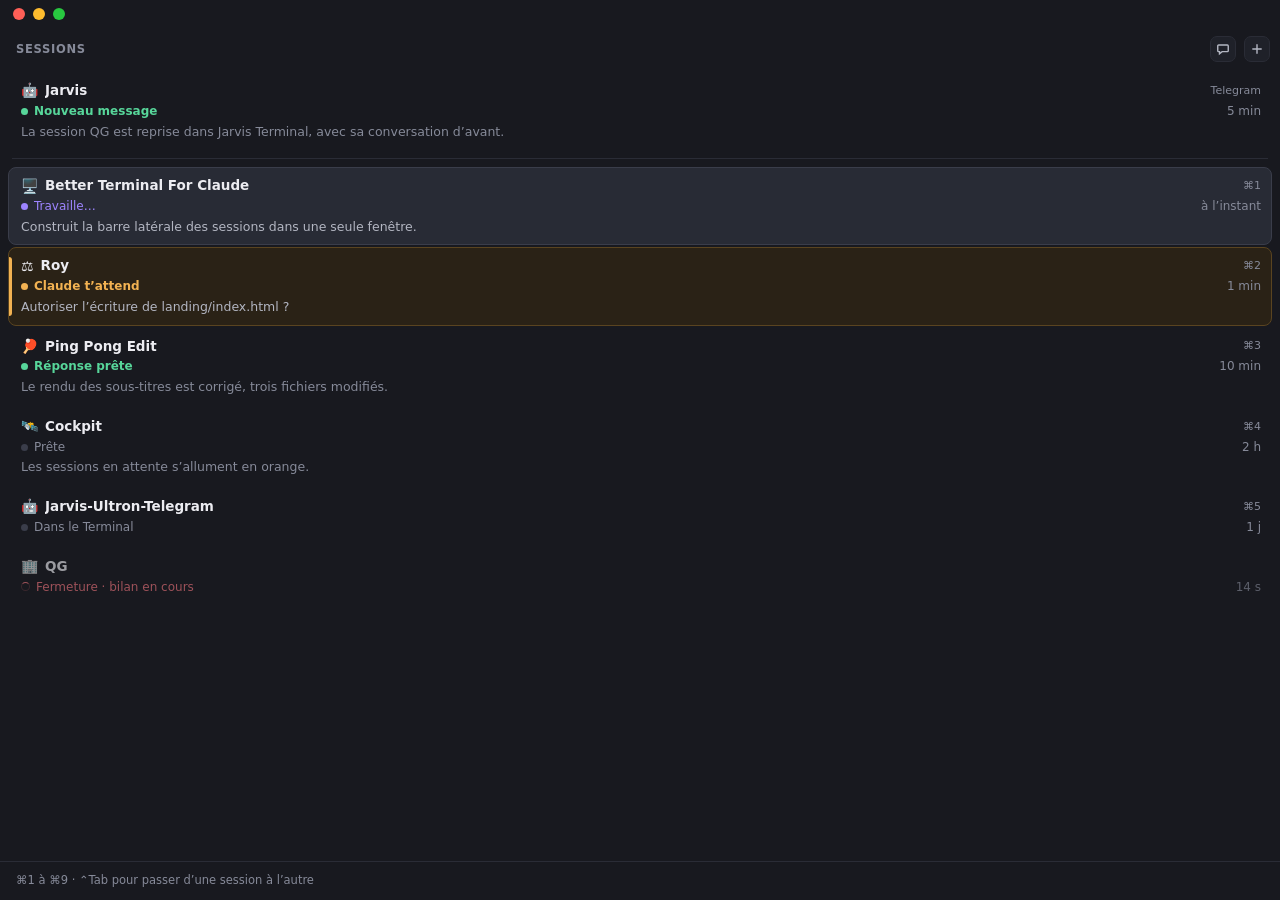
==== ui/sessions.html @ a3cc6dc6 "Suppression d'une tâche, discussion libre sans projet, ligne d'état allégée" ====
<!doctype html>
<html lang="fr">
<head>
<meta charset="utf-8">
<meta name="viewport" content="width=device-width, initial-scale=1">
<meta http-equiv="Content-Security-Policy" content="default-src 'none'; script-src 'self'; style-src 'self'; img-src 'self' data:; font-src 'self'; connect-src 'self'; base-uri 'none'; form-action 'none'; frame-src 'none'; object-src 'none'">
<title>Sessions</title>
<link rel="stylesheet" href="css/sessions.css">
</head>
<body>
<!-- 28 px en haut : les feux macOS et la bande de déplacement de la coque. Rien de cliquable. -->
<div class="faux-feux" aria-hidden="true"><i></i><i></i><i></i></div>

<header class="tete">
  <span class="tete-titre">Sessions</span>
  <button type="button" id="discussion" class="nouvelle" title="Discussion libre, sans projet (⇧⌘N)" aria-label="Nouvelle discussion">
    <svg viewBox="0 0 16 16" aria-hidden="true"><path d="M3 3.5h10a1 1 0 0 1 1 1v5.5a1 1 0 0 1-1 1H7l-3 2.5V11H3a1 1 0 0 1-1-1V4.5a1 1 0 0 1 1-1z"/></svg>
  </button>
  <button type="button" id="nouvelle" class="nouvelle" title="Nouvelle session (⌘N)" aria-label="Nouvelle session">
    <svg viewBox="0 0 16 16" aria-hidden="true"><path d="M8 3.2v9.6M3.2 8h9.6"/></svg>
  </button>
</header>

<nav id="liste" class="liste" aria-label="Sessions ouvertes"></nav>

<p id="vide" class="vide" hidden>Aucune session ouverte.<br><button type="button" id="nouvelle-vide" class="lien">Ouvrir un projet</button></p>

<footer class="pied">⌘1 à ⌘9 · ⌃Tab pour passer d’une session à l’autre</footer>

<script src="js/sessions.js"></script>
</body>
</html>
---- ui/css/sessions.css ----
/* Jarvis Terminal — barre latérale des sessions. Opaque, mêmes jetons que app.css. Aucune animation en boucle. */

:root {
  --fond: #111216;
  --surface: #18191F;
  --surface-2: #1F2129;
  --surface-3: #282B35;
  --bord: #2A2C36;
  --bord-fort: #3A3D4A;
  --texte: #ECECF1;
  --dim: #B3B6C2;
  --faint: #868A99;
  --accent: #9D84FF;
  --accent-fond: #241F3D;
  --ambre: #F2B252;
  --ambre-fond: #2A2216;
  --vert: #57D69A;
  --police: -apple-system, BlinkMacSystemFont, "SF Pro Text", system-ui, sans-serif;
  --titre-h: 28px;
  color-scheme: dark;
}

html, body { margin: 0; height: 100%; background: var(--surface); }
body {
  color: var(--texte); font: 13px/1.4 var(--police);
  -webkit-font-smoothing: antialiased; -webkit-user-select: none; user-select: none;
  display: flex; flex-direction: column; overflow: hidden; cursor: default;
}

.faux-feux { display: none; }
html.dev .faux-feux { display: flex; position: fixed; top: 8px; left: 13px; gap: 8px; }
html.dev .faux-feux i { width: 12px; height: 12px; border-radius: 50%; background: #FF5F57; }
html.dev .faux-feux i:nth-child(2) { background: #FEBC2E; }
html.dev .faux-feux i:nth-child(3) { background: #28C840; }

.tete {
  flex: none; display: flex; align-items: center; gap: 8px;
  margin-top: var(--titre-h); padding: 8px 10px 8px 16px;
}
.tete-titre { flex: 1; font-size: 11.5px; font-weight: 600; letter-spacing: .06em; text-transform: uppercase; color: var(--faint); }
.nouvelle {
  width: 26px; height: 26px; display: grid; place-items: center; padding: 0;
  border: 1px solid var(--bord); border-radius: 7px; background: var(--surface-2); color: var(--dim); cursor: pointer;
}
.nouvelle:hover { background: var(--surface-3); color: var(--texte); border-color: var(--bord-fort); }
.nouvelle svg { width: 14px; height: 14px; fill: none; stroke: currentColor; stroke-width: 1.6; stroke-linecap: round; }

.liste { flex: 1; overflow-y: auto; padding: 2px 8px 8px; display: flex; flex-direction: column; gap: 2px; }
.liste::-webkit-scrollbar { width: 8px; }
.liste::-webkit-scrollbar-thumb { background: var(--surface-3); border-radius: 4px; }

.item {
  position: relative; display: block; width: 100%; box-sizing: border-box; text-align: left;
  padding: 8px 10px 9px 12px; border: 1px solid transparent; border-radius: 8px;
  background: transparent; color: inherit; font: inherit; cursor: pointer;
}
.item:hover { background: var(--surface-2); }
.item.actif { background: var(--surface-3); border-color: var(--bord-fort); }
.item:focus-visible { outline: 2px solid var(--accent); outline-offset: -2px; }

/* Claude attend une réponse : liseré ambre, visible même quand la session n'est pas affichée. */
.item.attend { background: var(--ambre-fond); border-color: #5A4420; }
.item.attend.actif { border-color: var(--ambre); }
.item.attend::before {
  content: ""; position: absolute; left: 0; top: 9px; bottom: 9px; width: 3px; border-radius: 0 3px 3px 0; background: var(--ambre);
}

.ligne1 { display: flex; align-items: center; gap: 7px; min-width: 0; }
.emoji { flex: none; font-size: 14px; line-height: 1; }
.projet { flex: 1; min-width: 0; font-size: 13.5px; font-weight: 600; white-space: nowrap; overflow: hidden; text-overflow: ellipsis; }
.dossier { font-weight: 400; color: var(--faint); }
.raccourci { flex: none; font-size: 11px; color: var(--faint); font-variant-numeric: tabular-nums; }
.fermer {
  flex: none; display: none; width: 20px; height: 20px; padding: 0; margin: -2px -4px -2px 0; place-items: center;
  border: 0; border-radius: 5px; background: transparent; color: var(--faint); cursor: pointer;
}
.fermer svg { width: 11px; height: 11px; fill: none; stroke: currentColor; stroke-width: 1.7; stroke-linecap: round; }
.fermer:hover { background: var(--bord-fort); color: var(--texte); }
.item:hover .fermer, .item:focus-within .fermer { display: grid; }
.item:hover .raccourci, .item:focus-within .raccourci { display: none; }

.etat { display: flex; align-items: center; gap: 6px; margin-top: 3px; font-size: 12px; color: var(--faint); }
.point { flex: none; width: 7px; height: 7px; border-radius: 50%; background: var(--bord-fort); }
.etat .temps { margin-left: auto; font-variant-numeric: tabular-nums; }
.e-travaille .point { background: var(--accent); }
.e-travaille .etat-texte { color: var(--accent); }
.e-attend .point { background: var(--ambre); }
.e-attend .etat-texte { color: var(--ambre); font-weight: 600; }
.e-nonlu .point { background: var(--vert); }
.e-nonlu .etat-texte { color: var(--vert); font-weight: 600; }

.resume {
  margin-top: 3px; font-size: 12.5px; line-height: 1.4; color: var(--dim);
  display: -webkit-box; -webkit-line-clamp: 2; -webkit-box-orient: vertical; overflow: hidden; word-break: break-word;
}
.item:not(.actif):not(.attend) .resume { color: var(--faint); }

.vide { margin: 24px 16px; font-size: 13px; color: var(--faint); line-height: 1.6; }
.lien { padding: 0; border: 0; background: none; color: var(--accent); font: inherit; cursor: pointer; }
.lien:hover { text-decoration: underline; }

.pied { flex: none; padding: 10px 16px 12px; font-size: 11.5px; color: var(--faint); border-top: 1px solid var(--bord); }

/* Fermeture avec bilan en cours (08/11/2026) : la session descend en bas de la liste, estompée, avec un
   petit spinner rouge, le temps que Claude fasse sa fin de session. Seule animation en boucle de la barre, voulue par Eliot. */
.item.e-fermeture { opacity: .62; cursor: default; animation: descendre .28s ease-out; }
.item.e-fermeture:hover { background: transparent; }
.e-fermeture .etat-texte { color: #F0757E; }
.spinner {
  flex: none; width: 9px; height: 9px; box-sizing: border-box; border-radius: 50%;
  border: 1.6px solid rgba(240, 117, 126, .25); border-top-color: #F0757E;
  animation: tourner .8s linear infinite;
}
@keyframes tourner { to { transform: rotate(360deg); } }
@keyframes descendre { from { opacity: 0; transform: translateY(-6px); } to { opacity: .62; transform: none; } }
@media (prefers-reduced-motion: reduce) { .spinner { animation-duration: 2.4s; } .item.e-fermeture { animation: none; } }

/* Conversation Telegram avec Jarvis (08/11/2026) : épinglée en haut, séparée des sessions par un filet. */
.canal { flex: none; font-size: 11px; color: var(--faint); }
.separateur-jarvis { height: 1px; margin: 6px 4px 6px; background: var(--bord); flex: none; }
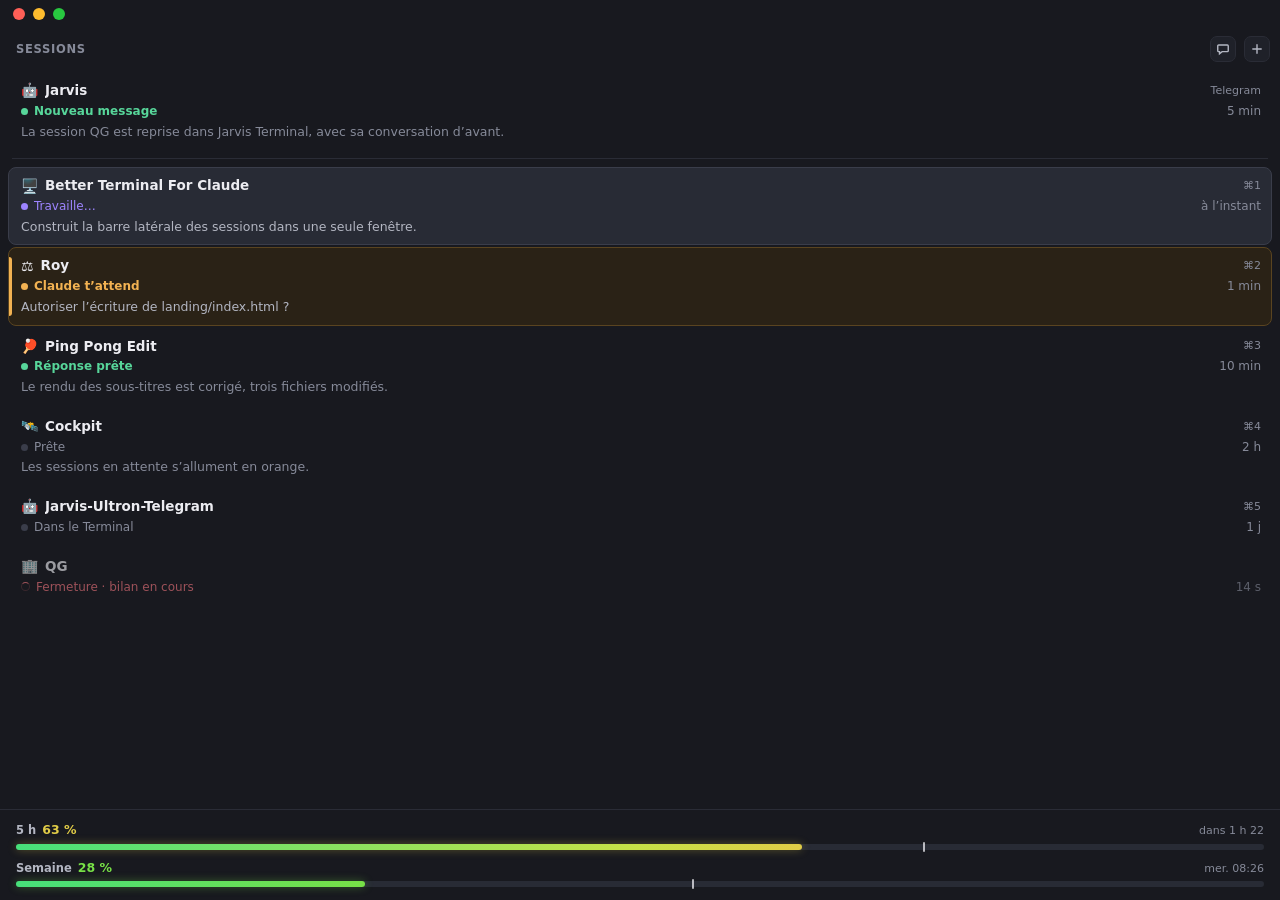
==== commit 642fc983: "Limites d'usage 5 h et semaine toujours visibles dans la barre des sessions" ====
--- a/ui/sessions.html
+++ b/ui/sessions.html
@@ -21,12 +21,37 @@
   </button>
 </header>
 
+<!-- Nouvelle session : sur ce Mac ou sur le Victus (12/11/2026, victus/CONTRAT-VICTUS.md). -->
+<div id="menu-machine" class="menu-machine" role="menu" hidden>
+  <button type="button" role="menuitem" data-machine="mac">Sur ce Mac<span class="menu-touche">⌘N</span></button>
+  <button type="button" role="menuitem" data-machine="victus">Sur le Victus<span class="encadre-machine">Ultron</span></button>
+</div>
+
+<section id="panneau-victus" class="panneau-victus" aria-label="Nouvelle session sur le Victus" hidden>
+  <div class="panneau-tete">
+    <span class="panneau-titre">Nouvelle · Victus</span>
+    <button type="button" id="panneau-fermer" class="fermer-panneau" aria-label="Annuler">
+      <svg viewBox="0 0 12 12" aria-hidden="true"><path d="M3 3l6 6M9 3l-6 6"/></svg>
+    </button>
+  </div>
+  <form id="panneau-saisie" class="panneau-saisie" autocomplete="off">
+    <input id="panneau-chemin" type="text" spellcheck="false" placeholder="~/projets/…" aria-label="Dossier sur le Victus">
+    <button type="submit" class="panneau-ouvrir">Ouvrir</button>
+  </form>
+  <p id="panneau-message" class="panneau-message" hidden></p>
+  <div id="panneau-dossiers" class="panneau-dossiers" role="listbox" aria-label="Dossiers récents du Victus"></div>
+</section>
+
 <nav id="liste" class="liste" aria-label="Sessions ouvertes"></nav>
 
 <p id="vide" class="vide" hidden>Aucune session ouverte.<br><button type="button" id="nouvelle-vide" class="lien">Ouvrir un projet</button></p>
 
-<footer class="pied">⌘1 à ⌘9 · ⌃Tab pour passer d’une session à l’autre</footer>
+<!-- Limites de l'abonnement (11/11/2026, demande d'Eliot) : toujours visibles, à la place de l'aide des raccourcis. -->
+<footer class="pied limites" id="limites" title="⌘1 à ⌘9 · ⌃Tab pour passer d’une session à l’autre">
+  <p class="limites-vide" id="limites-vide">Limites connues après la première réponse de Claude.</p>
+</footer>
 
 <script src="js/sessions.js"></script>
+<script src="js/limites.js"></script>
 </body>
 </html>
--- a/ui/css/sessions.css
+++ b/ui/css/sessions.css
@@ -101,6 +101,19 @@
 
 .pied { flex: none; padding: 10px 16px 12px; font-size: 11.5px; color: var(--faint); border-top: 1px solid var(--bord); }
 
+/* Limites de l'abonnement (limites.js, 11/11/2026) : deux barres fines, couleur continue vert → rouge. */
+.limites { display: flex; flex-direction: column; gap: 9px; padding: 11px 16px 13px; }
+.limites-vide { margin: 0; line-height: 1.4; }
+.limite[hidden], .limites-vide[hidden], .limite-temps[hidden] { display: none; }
+.limite { cursor: default; }
+.limite-tete { display: flex; align-items: baseline; gap: 6px; margin-bottom: 5px; }
+.limite-nom { color: var(--dim); font-weight: 600; font-size: 11.5px; }
+.limite-pct { font-weight: 700; font-size: 12.5px; font-variant-numeric: tabular-nums; transition: color .6s ease; }
+.limite-remise { margin-left: auto; color: var(--faint); font-size: 11px; font-variant-numeric: tabular-nums; }
+.limite-barre { position: relative; height: 6px; border-radius: 3px; background: var(--surface-3); overflow: visible; }
+.limite-rempli { height: 100%; width: 0; border-radius: 3px; transition: width .6s ease, background .6s ease; }
+.limite-temps { position: absolute; top: -2px; bottom: -2px; width: 2px; margin-left: -1px; border-radius: 1px; background: rgba(236, 236, 241, .75); }
+
 /* Fermeture avec bilan en cours (08/11/2026) : la session descend en bas de la liste, estompée, avec un
    petit spinner rouge, le temps que Claude fasse sa fin de session. Seule animation en boucle de la barre, voulue par Eliot. */
 .item.e-fermeture { opacity: .62; cursor: default; animation: descendre .28s ease-out; }
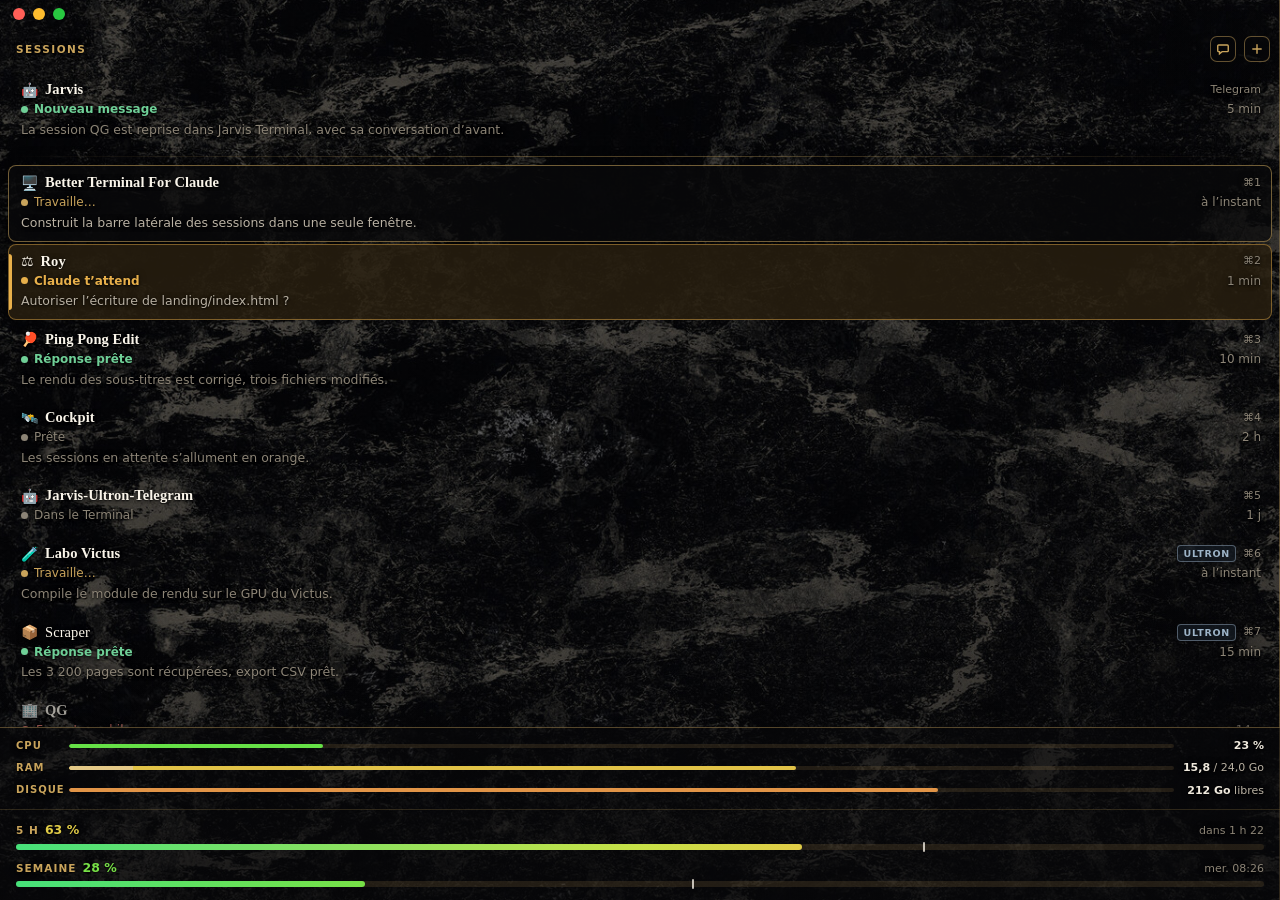
==== commit ff0b814b: "Moniteur système dans la barre (disque, mémoire)" ====
--- a/ui/sessions.html
+++ b/ui/sessions.html
@@ -46,6 +46,9 @@
 
 <p id="vide" class="vide" hidden>Aucune session ouverte.<br><button type="button" id="nouvelle-vide" class="lien">Ouvrir un projet</button></p>
 
+<!-- La machine en direct (15/11/2026, demande d'Eliot, « en mode btop ») : CPU, RAM, disque. Rempli par js/systeme.js. -->
+<footer class="pied systeme" id="systeme" aria-label="Machine"></footer>
+
 <!-- Limites de l'abonnement (11/11/2026, demande d'Eliot) : toujours visibles, à la place de l'aide des raccourcis. -->
 <footer class="pied limites" id="limites" title="⌘1 à ⌘9 · ⌃Tab pour passer d’une session à l’autre">
   <p class="limites-vide" id="limites-vide">Limites connues après la première réponse de Claude.</p>
@@ -53,5 +56,6 @@
 
 <script src="js/sessions.js"></script>
 <script src="js/limites.js"></script>
+<script src="js/systeme.js"></script>
 </body>
 </html>
--- a/ui/css/sessions.css
+++ b/ui/css/sessions.css
@@ -1,26 +1,44 @@
-/* Jarvis Terminal — barre latérale des sessions. Opaque, mêmes jetons que app.css. Aucune animation en boucle. */
+/* Jarvis Terminal — barre latérale des sessions, charte « marbre » (12/11/2026), mêmes jetons que app.css.
+ * Plaque de portor sous un voile sombre, filets or, noms en serif. Seule animation en boucle : le petit
+ * spinner de fermeture, voulu par Eliot. */
 
 :root {
-  --fond: #111216;
-  --surface: #18191F;
-  --surface-2: #1F2129;
-  --surface-3: #282B35;
-  --bord: #2A2C36;
-  --bord-fort: #3A3D4A;
-  --texte: #ECECF1;
-  --dim: #B3B6C2;
-  --faint: #868A99;
-  --accent: #9D84FF;
-  --accent-fond: #241F3D;
-  --ambre: #F2B252;
-  --ambre-fond: #2A2216;
-  --vert: #57D69A;
+  --fond: #0B0A0C;
+  --surface: #141216;
+  --surface-2: #1B181C;
+  --surface-3: #262126;
+  --bord: rgba(201, 164, 92, .2);
+  --bord-fort: rgba(201, 164, 92, .4);
+  --filet: rgba(201, 164, 92, .55);
+  --texte: #EFE9DD;
+  --texte-fort: #FAF5EA;
+  --dim: #B9B1A3;
+  --faint: #8C8476;
+  --or: #C9A45C;
+  --or-clair: #E3C887;
+  --accent: var(--or);
+  --accent-fond: #2A2316;
+  --ambre: #E8B04B;
+  --ambre-fond: #2A2010;
+  --vert: #6FCF97;
+  --rouge: #E07A6F;
   --police: -apple-system, BlinkMacSystemFont, "SF Pro Text", system-ui, sans-serif;
+  --police-titre: "New York", ui-serif, Georgia, serif;
   --titre-h: 28px;
   color-scheme: dark;
 }
 
-html, body { margin: 0; height: 100%; background: var(--surface); }
+html, body { margin: 0; height: 100%; background: var(--fond); }
+body {
+  background:
+    radial-gradient(140% 100% at 30% 30%, rgba(8,8,10,0) 40%, rgba(8,8,10,.55)),
+    linear-gradient(rgba(8,8,10,.34), rgba(8,8,10,.34)),
+    url("../marbre/portor.jpg") 12% 30% / 1500px auto no-repeat,
+    var(--fond);
+  box-shadow: inset -1px 0 0 var(--bord-fort);
+}
+/* Petits textes posés directement sur le marbre : ombre noire. */
+.tete, .liste, .vide, .pied { text-shadow: 0 1px 2px rgba(0,0,0,.9), 0 0 6px rgba(0,0,0,.55); }
 body {
   color: var(--texte); font: 13px/1.4 var(--police);
   -webkit-font-smoothing: antialiased; -webkit-user-select: none; user-select: none;
@@ -37,29 +55,30 @@
   flex: none; display: flex; align-items: center; gap: 8px;
   margin-top: var(--titre-h); padding: 8px 10px 8px 16px;
 }
-.tete-titre { flex: 1; font-size: 11.5px; font-weight: 600; letter-spacing: .06em; text-transform: uppercase; color: var(--faint); }
+.tete-titre { flex: 1; font-size: 10.5px; font-weight: 600; letter-spacing: .14em; text-transform: uppercase; color: var(--or); }
 .nouvelle {
   width: 26px; height: 26px; display: grid; place-items: center; padding: 0;
-  border: 1px solid var(--bord); border-radius: 7px; background: var(--surface-2); color: var(--dim); cursor: pointer;
-}
-.nouvelle:hover { background: var(--surface-3); color: var(--texte); border-color: var(--bord-fort); }
+  border: 1px solid rgba(201,164,92,.48); border-radius: 7px; background: rgba(8,8,10,.55); color: var(--or); cursor: pointer;
+  transition: border-color .12s ease-out, color .12s ease-out;
+}
+.nouvelle:hover { color: var(--or-clair); border-color: var(--or-clair); }
 .nouvelle svg { width: 14px; height: 14px; fill: none; stroke: currentColor; stroke-width: 1.6; stroke-linecap: round; }
 
 .liste { flex: 1; overflow-y: auto; padding: 2px 8px 8px; display: flex; flex-direction: column; gap: 2px; }
 .liste::-webkit-scrollbar { width: 8px; }
-.liste::-webkit-scrollbar-thumb { background: var(--surface-3); border-radius: 4px; }
+.liste::-webkit-scrollbar-thumb { background: rgba(201,164,92,.3); border-radius: 4px; }
 
 .item {
   position: relative; display: block; width: 100%; box-sizing: border-box; text-align: left;
   padding: 8px 10px 9px 12px; border: 1px solid transparent; border-radius: 8px;
   background: transparent; color: inherit; font: inherit; cursor: pointer;
 }
-.item:hover { background: var(--surface-2); }
-.item.actif { background: var(--surface-3); border-color: var(--bord-fort); }
+.item:hover { background: rgba(8,8,10,.45); border-color: var(--bord); }
+.item.actif { background: rgba(10,9,11,.78); border-color: var(--filet); box-shadow: 0 8px 22px rgba(0,0,0,.5); }
 .item:focus-visible { outline: 2px solid var(--accent); outline-offset: -2px; }
 
 /* Claude attend une réponse : liseré ambre, visible même quand la session n'est pas affichée. */
-.item.attend { background: var(--ambre-fond); border-color: #5A4420; }
+.item.attend { background: rgba(42,32,16,.82); border-color: rgba(232,176,75,.45); }
 .item.attend.actif { border-color: var(--ambre); }
 .item.attend::before {
   content: ""; position: absolute; left: 0; top: 9px; bottom: 9px; width: 3px; border-radius: 0 3px 3px 0; background: var(--ambre);
@@ -67,7 +86,7 @@
 
 .ligne1 { display: flex; align-items: center; gap: 7px; min-width: 0; }
 .emoji { flex: none; font-size: 14px; line-height: 1; }
-.projet { flex: 1; min-width: 0; font-size: 13.5px; font-weight: 600; white-space: nowrap; overflow: hidden; text-overflow: ellipsis; }
+.projet { flex: 1; min-width: 0; font: 600 14.5px var(--police-titre); color: var(--texte-fort); letter-spacing: .005em; white-space: nowrap; overflow: hidden; text-overflow: ellipsis; }
 .dossier { font-weight: 400; color: var(--faint); }
 .raccourci { flex: none; font-size: 11px; color: var(--faint); font-variant-numeric: tabular-nums; }
 .fermer {
@@ -75,12 +94,12 @@
   border: 0; border-radius: 5px; background: transparent; color: var(--faint); cursor: pointer;
 }
 .fermer svg { width: 11px; height: 11px; fill: none; stroke: currentColor; stroke-width: 1.7; stroke-linecap: round; }
-.fermer:hover { background: var(--bord-fort); color: var(--texte); }
+.fermer:hover { background: rgba(8,8,10,.6); color: var(--or-clair); }
 .item:hover .fermer, .item:focus-within .fermer { display: grid; }
 .item:hover .raccourci, .item:focus-within .raccourci { display: none; }
 
 .etat { display: flex; align-items: center; gap: 6px; margin-top: 3px; font-size: 12px; color: var(--faint); }
-.point { flex: none; width: 7px; height: 7px; border-radius: 50%; background: var(--bord-fort); }
+.point { flex: none; width: 7px; height: 7px; border-radius: 50%; background: var(--faint); }
 .etat .temps { margin-left: auto; font-variant-numeric: tabular-nums; }
 .e-travaille .point { background: var(--accent); }
 .e-travaille .etat-texte { color: var(--accent); }
@@ -99,7 +118,7 @@
 .lien { padding: 0; border: 0; background: none; color: var(--accent); font: inherit; cursor: pointer; }
 .lien:hover { text-decoration: underline; }
 
-.pied { flex: none; padding: 10px 16px 12px; font-size: 11.5px; color: var(--faint); border-top: 1px solid var(--bord); }
+.pied { flex: none; padding: 10px 16px 12px; font-size: 11.5px; color: var(--faint); border-top: 1px solid var(--bord-fort); background: rgba(8,8,10,.5); }
 
 /* Limites de l'abonnement (limites.js, 11/11/2026) : deux barres fines, couleur continue vert → rouge. */
 .limites { display: flex; flex-direction: column; gap: 9px; padding: 11px 16px 13px; }
@@ -107,21 +126,22 @@
 .limite[hidden], .limites-vide[hidden], .limite-temps[hidden] { display: none; }
 .limite { cursor: default; }
 .limite-tete { display: flex; align-items: baseline; gap: 6px; margin-bottom: 5px; }
-.limite-nom { color: var(--dim); font-weight: 600; font-size: 11.5px; }
+.limite-nom { color: var(--or); font-weight: 600; font-size: 10.5px; letter-spacing: .1em; text-transform: uppercase; }
 .limite-pct { font-weight: 700; font-size: 12.5px; font-variant-numeric: tabular-nums; transition: color .6s ease; }
 .limite-remise { margin-left: auto; color: var(--faint); font-size: 11px; font-variant-numeric: tabular-nums; }
-.limite-barre { position: relative; height: 6px; border-radius: 3px; background: var(--surface-3); overflow: visible; }
+.limite-barre { position: relative; height: 6px; border-radius: 3px; background: rgba(201,164,92,.14); overflow: visible; }
 .limite-rempli { height: 100%; width: 0; border-radius: 3px; transition: width .6s ease, background .6s ease; }
-.limite-temps { position: absolute; top: -2px; bottom: -2px; width: 2px; margin-left: -1px; border-radius: 1px; background: rgba(236, 236, 241, .75); }
+.limite-temps { position: absolute; top: -2px; bottom: -2px; width: 2px; margin-left: -1px; border-radius: 1px; background: rgba(239, 233, 221, .8); }
 
 /* Fermeture avec bilan en cours (08/11/2026) : la session descend en bas de la liste, estompée, avec un
    petit spinner rouge, le temps que Claude fasse sa fin de session. Seule animation en boucle de la barre, voulue par Eliot. */
-.item.e-fermeture { opacity: .62; cursor: default; animation: descendre .28s ease-out; }
+.item.e-fermeture { opacity: .62; cursor: default; }
+.item.e-fermeture.arrive { animation: descendre .28s ease-out; }
 .item.e-fermeture:hover { background: transparent; }
-.e-fermeture .etat-texte { color: #F0757E; }
+.e-fermeture .etat-texte { color: var(--rouge); }
 .spinner {
   flex: none; width: 9px; height: 9px; box-sizing: border-box; border-radius: 50%;
-  border: 1.6px solid rgba(240, 117, 126, .25); border-top-color: #F0757E;
+  border: 1.6px solid rgba(224, 122, 111, .25); border-top-color: var(--rouge);
   animation: tourner .8s linear infinite;
 }
 @keyframes tourner { to { transform: rotate(360deg); } }
@@ -130,4 +150,95 @@
 
 /* Conversation Telegram avec Jarvis (08/11/2026) : épinglée en haut, séparée des sessions par un filet. */
 .canal { flex: none; font-size: 11px; color: var(--faint); }
-.separateur-jarvis { height: 1px; margin: 6px 4px 6px; background: var(--bord); flex: none; }
+.separateur-jarvis { height: 1px; margin: 6px 4px 6px; background: linear-gradient(90deg, transparent, var(--bord-fort), transparent); flex: none; }
+
+/* Sessions du Victus (12/11/2026, victus/CONTRAT-VICTUS.md) : petit encadré « Ultron », teinte froide sobre
+   (bleu acier), dans la charte marbre. Victus injoignable : sessions grisées, pas cliquables pour écrire. */
+:root { --ultron: #9DB4C8; --ultron-bord: rgba(157, 180, 200, .45); --ultron-fond: rgba(20, 28, 36, .7); }
+.encadre-machine {
+  flex: none; padding: 0 5px; border: 1px solid var(--ultron-bord); border-radius: 4px; background: var(--ultron-fond);
+  color: var(--ultron); font: 600 9.5px/15px var(--police); letter-spacing: .08em; text-transform: uppercase; text-shadow: none;
+}
+.item.indispo { opacity: .5; }
+.item.indispo .etat-texte { color: var(--faint); font-weight: 400; }
+.item.indispo .point { background: transparent; border: 1px solid var(--faint); box-sizing: border-box; }
+.item.victus.non-ouverte .projet { font-weight: 500; }
+.separateur-machine {
+  flex: none; display: flex; align-items: center; gap: 8px; margin: 8px 4px 4px; color: var(--faint);
+  font-size: 10px; letter-spacing: .14em; text-transform: uppercase;
+}
+.separateur-machine::after { content: ""; flex: 1; height: 1px; background: linear-gradient(90deg, var(--ultron-bord), transparent); }
+.separateur-machine .lien-etat { letter-spacing: 0; text-transform: none; font-size: 11px; }
+
+/* Choix de la machine (menu sous le bouton +) */
+.menu-machine {
+  position: absolute; z-index: 5; top: calc(var(--titre-h) + 40px); right: 10px; min-width: 176px;
+  display: flex; flex-direction: column; padding: 4px; border: 1px solid var(--bord-fort); border-radius: 8px;
+  background: rgba(14, 12, 15, .97); box-shadow: 0 12px 30px rgba(0,0,0,.6);
+}
+.menu-machine[hidden], .panneau-victus[hidden], .panneau-message[hidden] { display: none; }
+.menu-machine button {
+  display: flex; align-items: center; gap: 8px; padding: 7px 9px; border: 0; border-radius: 5px;
+  background: transparent; color: var(--texte); font: 13px var(--police); text-align: left; cursor: pointer;
+}
+.menu-machine button:hover, .menu-machine button:focus-visible { background: var(--surface-3); outline: none; }
+.menu-machine button:disabled { color: var(--faint); cursor: default; background: transparent; }
+.menu-machine button > :last-child { margin-left: auto; }
+.menu-touche { color: var(--faint); font-size: 11.5px; }
+
+/* Panneau « Nouvelle session sur le Victus » : dossiers récents du Victus + saisie d'un chemin. */
+.panneau-victus {
+  flex: none; margin: 0 8px 8px; padding: 10px; border: 1px solid var(--ultron-bord); border-radius: 8px;
+  background: rgba(12, 13, 16, .94); display: flex; flex-direction: column; gap: 8px; max-height: 58vh; min-height: 0;
+}
+.panneau-tete { display: flex; align-items: center; gap: 6px; }
+.panneau-titre { flex: 1; color: var(--ultron); font-size: 10.5px; font-weight: 600; letter-spacing: .12em; text-transform: uppercase; }
+.fermer-panneau { width: 20px; height: 20px; padding: 0; display: grid; place-items: center; border: 0; border-radius: 5px; background: transparent; color: var(--faint); cursor: pointer; }
+.fermer-panneau:hover { color: var(--texte); background: var(--surface-3); }
+.fermer-panneau svg { width: 11px; height: 11px; fill: none; stroke: currentColor; stroke-width: 1.7; stroke-linecap: round; }
+.panneau-saisie { display: flex; gap: 6px; }
+.panneau-saisie input {
+  flex: 1; min-width: 0; padding: 5px 7px; border: 1px solid var(--bord-fort); border-radius: 6px; background: var(--fond);
+  color: var(--texte); font: 12.5px ui-monospace, "SF Mono", Menlo, monospace; -webkit-user-select: text; user-select: text;
+}
+.panneau-saisie input:focus { outline: none; border-color: var(--ultron); }
+.panneau-ouvrir {
+  flex: none; padding: 0 10px; border: 1px solid var(--ultron-bord); border-radius: 6px; background: var(--ultron-fond);
+  color: var(--ultron); font: 600 12px var(--police); cursor: pointer;
+}
+.panneau-ouvrir:hover { color: var(--texte-fort); border-color: var(--ultron); }
+.panneau-ouvrir:disabled { opacity: .5; cursor: default; }
+.panneau-message { margin: 0; font-size: 12px; color: var(--faint); line-height: 1.4; }
+.panneau-message.erreur { color: var(--rouge); }
+.panneau-dossiers { overflow-y: auto; display: flex; flex-direction: column; gap: 1px; min-height: 0; }
+.panneau-dossiers::-webkit-scrollbar { width: 6px; }
+.panneau-dossiers::-webkit-scrollbar-thumb { background: rgba(157,180,200,.3); border-radius: 3px; }
+.dossier-victus {
+  display: block; width: 100%; padding: 5px 7px; border: 1px solid transparent; border-radius: 5px; background: transparent;
+  color: inherit; font: inherit; text-align: left; cursor: pointer;
+}
+.dossier-victus:hover, .dossier-victus:focus-visible { background: var(--surface-2); border-color: var(--ultron-bord); outline: none; }
+.dossier-nom { display: block; font-size: 13px; color: var(--texte); white-space: nowrap; overflow: hidden; text-overflow: ellipsis; }
+.dossier-chemin { display: block; font-size: 11px; color: var(--faint); white-space: nowrap; overflow: hidden; text-overflow: ellipsis; direction: rtl; text-align: left; }
+
+/* Erreur d'ouverture quand le panneau est fermé */
+.alerte-barre { flex: none; margin: 0 8px 6px; padding: 7px 9px; border: 1px solid rgba(224,122,111,.4); border-radius: 7px; background: rgba(40,16,14,.85); color: var(--rouge); font-size: 12px; cursor: pointer; }
+.alerte-barre[hidden] { display: none; }
+
+/* Ultron Terminal (app GTK du Victus) : barre.config({app:'ultron-terminal'}) — même barre, accent bleu acier. */
+html.app-ultron .tete-titre { color: var(--ultron); }
+html.app-ultron #discussion { display: none; }
+
+/* La machine en direct (systeme.js, 15/11/2026, « en mode btop ») : une ligne par mesure, nom · barre · valeur.
+   Même teinte continue vert → rouge que les limites ; dans la barre RAM, la part des sessions Claude en or. Aucune lueur. */
+.systeme { display: grid; grid-template-columns: 44px 1fr auto; align-items: center; column-gap: 9px; row-gap: 7px; padding: 10px 16px 11px; }
+.systeme:empty { display: none; }
+.sys-nom { color: var(--or); font-weight: 600; font-size: 10px; letter-spacing: .1em; text-transform: uppercase; }
+.sys-barre { position: relative; height: 4px; border-radius: 2px; background: rgba(201,164,92,.14); overflow: hidden; }
+.sys-rempli { position: absolute; inset: 0 auto 0 0; width: 0; border-radius: 2px; transition: width .6s ease, background-color .6s ease; }
+.sys-claude { position: absolute; inset: 0 auto 0 0; width: 0; border-radius: 2px 0 0 2px; background: var(--or-clair); transition: width .6s ease; }
+.sys-claude[hidden] { display: none; }
+.sys-val { min-width: 62px; text-align: right; font-size: 11px; color: var(--dim); font-variant-numeric: tabular-nums; white-space: nowrap; }
+.sys-val b { font-weight: 700; color: var(--texte); }
+.sys-val.alerte b { color: var(--rouge); }
+.systeme + .limites { border-top-color: var(--bord); }
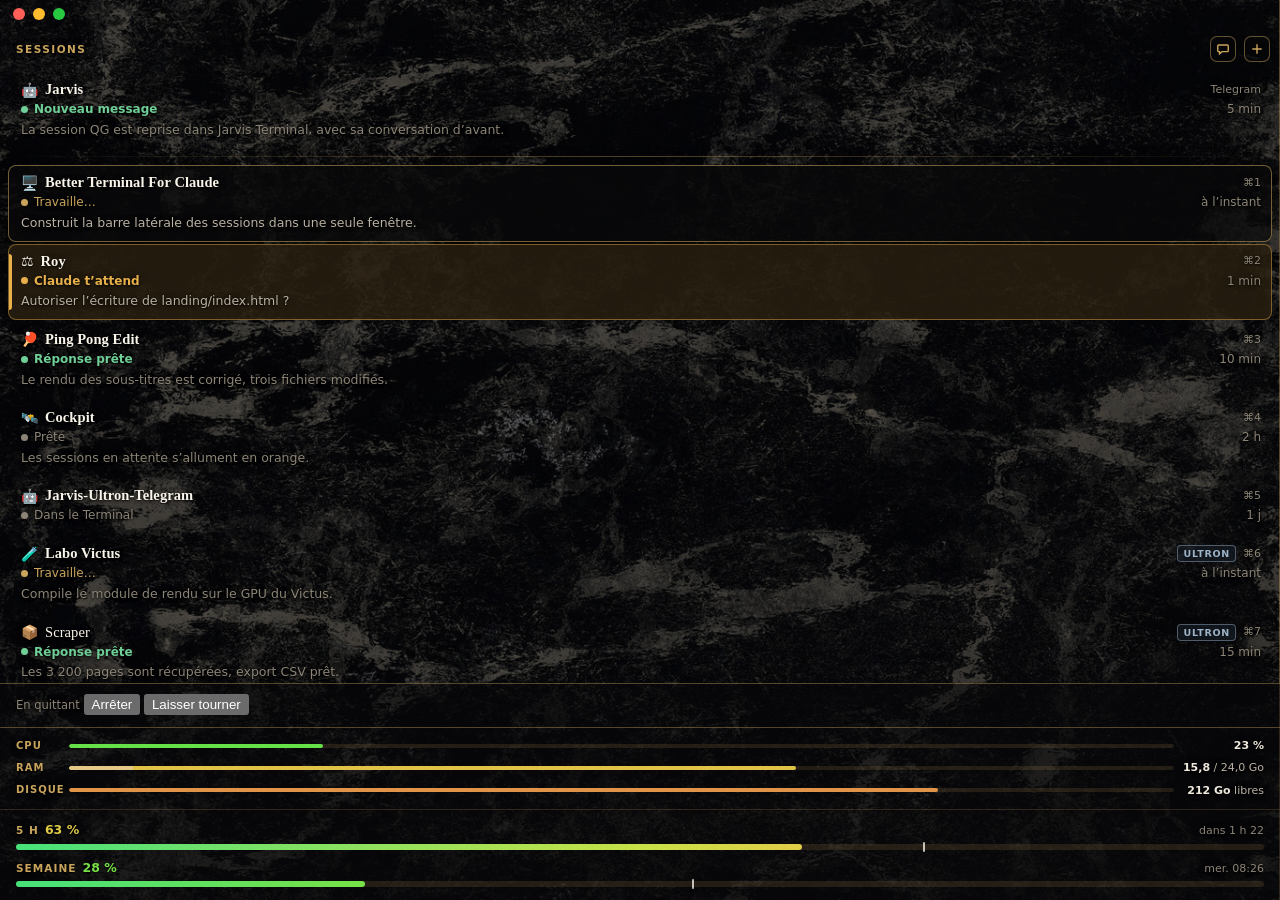
==== commit 6b5dee67: "Archive des discussions" ====
--- a/ui/sessions.html
+++ b/ui/sessions.html
@@ -13,7 +13,7 @@
 
 <header class="tete">
   <span class="tete-titre">Sessions</span>
-  <button type="button" id="discussion" class="nouvelle" title="Discussion libre, sans projet (⇧⌘N)" aria-label="Nouvelle discussion">
+  <button type="button" id="discussion" class="nouvelle" title="Discussions : nouvelle ou ancienne (double clic ou ⇧⌘N pour une nouvelle)" aria-label="Discussions" aria-expanded="false" aria-controls="panneau-discussions">
     <svg viewBox="0 0 16 16" aria-hidden="true"><path d="M3 3.5h10a1 1 0 0 1 1 1v5.5a1 1 0 0 1-1 1H7l-3 2.5V11H3a1 1 0 0 1-1-1V4.5a1 1 0 0 1 1-1z"/></svg>
   </button>
   <button type="button" id="nouvelle" class="nouvelle" title="Nouvelle session (⌘N)" aria-label="Nouvelle session">
@@ -42,9 +42,33 @@
   <div id="panneau-dossiers" class="panneau-dossiers" role="listbox" aria-label="Dossiers récents du Victus"></div>
 </section>
 
+<!-- Discussions passées (17/11/2026, Eliot : « que je puisse les retrouver si jamais je les perds »). -->
+<section id="panneau-discussions" class="panneau-victus panneau-discussions" aria-label="Discussions" hidden>
+  <div class="panneau-tete">
+    <span class="panneau-titre">Discussions</span>
+    <button type="button" id="discussions-fermer" class="fermer-panneau" aria-label="Fermer">
+      <svg viewBox="0 0 12 12" aria-hidden="true"><path d="M3 3l6 6M9 3l-6 6"/></svg>
+    </button>
+  </div>
+  <button type="button" id="discussion-neuve" class="discussion-neuve">Nouvelle discussion<span class="menu-touche">⇧⌘N</span></button>
+  <input id="discussions-recherche" class="discussions-recherche" type="search" spellcheck="false" autocomplete="off"
+         placeholder="Rechercher dans les discussions…" aria-label="Rechercher dans les discussions">
+  <p id="discussions-message" class="panneau-message" hidden></p>
+  <div id="discussions-liste" class="panneau-dossiers" role="listbox" aria-label="Discussions passées"></div>
+</section>
+
 <nav id="liste" class="liste" aria-label="Sessions ouvertes"></nav>
 
 <p id="vide" class="vide" hidden>Aucune session ouverte.<br><button type="button" id="nouvelle-vide" class="lien">Ouvrir un projet</button></p>
+
+<!-- « Quitter » arrête les claude, ou les laisse tourner en fond (18/11/2026, demande d'Eliot). -->
+<footer class="pied fond" id="fond" role="radiogroup" aria-label="En quittant l’app">
+  <span class="fond-nom">En quittant</span>
+  <span class="fond-choix">
+    <button type="button" role="radio" data-fond="0" aria-checked="true" title="⌘Q arrête Claude dans chaque session ; elles se rouvrent au prochain lancement">Arrêter</button>
+    <button type="button" role="radio" data-fond="1" aria-checked="false" title="⌘Q ferme seulement la fenêtre : Claude continue de travailler, l’app se rebranche au prochain lancement">Laisser tourner</button>
+  </span>
+</footer>
 
 <!-- La machine en direct (15/11/2026, demande d'Eliot, « en mode btop ») : CPU, RAM, disque. Rempli par js/systeme.js. -->
 <footer class="pied systeme" id="systeme" aria-label="Machine"></footer>
--- a/ui/css/sessions.css
+++ b/ui/css/sessions.css
@@ -242,3 +242,35 @@
 .sys-val b { font-weight: 700; color: var(--texte); }
 .sys-val.alerte b { color: var(--rouge); }
 .systeme + .limites { border-top-color: var(--bord); }
+
+/* Discussions passées (17/11/2026) : même panneau que le Victus, à l'or. */
+.panneau-discussions { border-color: var(--bord-fort); background: rgba(14, 12, 15, .96); max-height: 64vh; }
+.panneau-discussions[hidden] { display: none; }
+.panneau-discussions .panneau-titre { color: var(--or); }
+.discussion-neuve {
+  display: flex; align-items: center; gap: 8px; padding: 6px 9px; border: 1px solid var(--bord-fort); border-radius: 6px;
+  background: var(--accent-fond); color: var(--or-clair); font: 600 12.5px var(--police); text-align: left; cursor: pointer;
+}
+.discussion-neuve:hover, .discussion-neuve:focus-visible { border-color: var(--or-clair); color: var(--texte-fort); outline: none; }
+.discussion-neuve .menu-touche { margin-left: auto; font-weight: 400; }
+.discussions-recherche {
+  padding: 5px 8px; border: 1px solid var(--bord-fort); border-radius: 6px; background: var(--fond); color: var(--texte);
+  font: 12.5px var(--police); -webkit-user-select: text; user-select: text; -webkit-appearance: none; appearance: none;
+}
+.discussions-recherche:focus { outline: none; border-color: var(--or); }
+.discussions-recherche::placeholder { color: var(--faint); }
+.panneau-discussions .panneau-dossiers::-webkit-scrollbar-thumb { background: rgba(201,164,92,.3); }
+.groupe-date { margin: 6px 7px 2px; font-size: 10px; font-weight: 600; letter-spacing: .12em; text-transform: uppercase; color: var(--faint); }
+.groupe-date:first-child { margin-top: 0; }
+.discussion-passee {
+  display: block; width: 100%; padding: 5px 7px; border: 1px solid transparent; border-radius: 5px; background: transparent;
+  color: inherit; font: inherit; text-align: left; cursor: pointer;
+}
+.discussion-passee:hover, .discussion-passee.choisie, .discussion-passee:focus-visible { background: var(--surface-2); border-color: var(--bord); outline: none; }
+.discussion-titre { display: block; font: 500 13.5px var(--police-titre); color: var(--texte); white-space: nowrap; overflow: hidden; text-overflow: ellipsis; }
+.discussion-passee.sans-titre .discussion-titre { font: 13px var(--police); color: var(--dim); }
+.discussion-infos { display: flex; gap: 6px; margin-top: 1px; font-size: 11px; color: var(--faint); white-space: nowrap; overflow: hidden; }
+.discussion-infos .ouverte { color: var(--vert); }
+.discussion-extrait { display: block; margin-top: 2px; font-size: 11.5px; color: var(--dim); line-height: 1.35;
+  display: -webkit-box; -webkit-line-clamp: 2; -webkit-box-orient: vertical; overflow: hidden; }
+.discussion-extrait mark { background: rgba(201,164,92,.28); color: var(--texte-fort); border-radius: 2px; }
